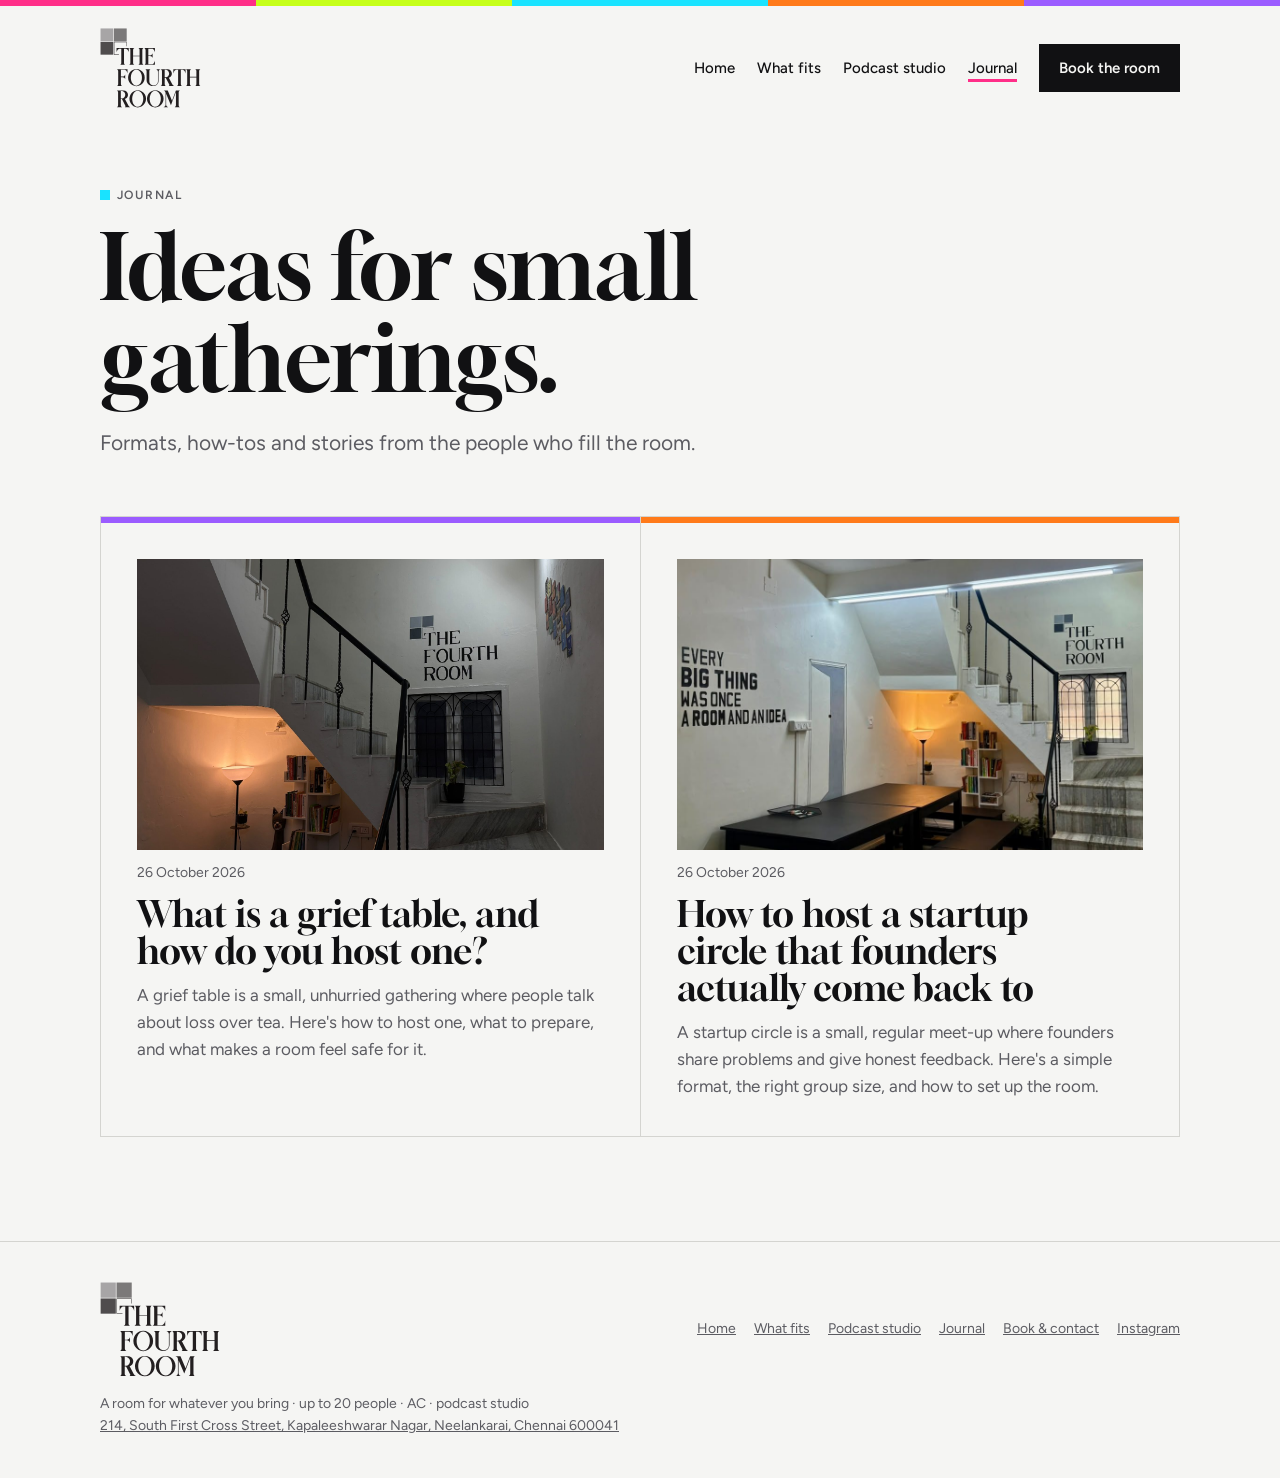
==== blog/index.html @ ff1f56e1 "Use a vector SVG logo from the original PDF Converted Edward's logo PDF to SVG, cropped to the artwo" ====
<!doctype html>
<html lang="en">
<head>
<meta charset="utf-8">
<meta name="viewport" content="width=device-width, initial-scale=1, viewport-fit=cover">
<title>Journal · ideas for small gatherings · The Fourth Room</title>
<meta name="description" content="Ideas, formats and how-tos for hosting small gatherings: grief tables, startup circles, workshops and classes, from The Fourth Room.">
<link rel="canonical" href="https://edwardeltham.github.io/the-fourth-room/blog/index.html">
<meta property="og:site_name" content="The Fourth Room">
<meta property="og:type" content="website">
<meta property="og:title" content="Journal · ideas for small gatherings · The Fourth Room">
<meta property="og:description" content="Ideas, formats and how-tos for hosting small gatherings: grief tables, startup circles, workshops and classes, from The Fourth Room.">
<meta property="og:url" content="https://edwardeltham.github.io/the-fourth-room/blog/index.html">
<meta property="og:image" content="https://edwardeltham.github.io/the-fourth-room/img/og-image.jpg">
<meta name="twitter:card" content="summary_large_image">
<meta name="theme-color" content="#F5F5F3">
<link rel="icon" href="../favicon.svg" type="image/svg+xml">
<link rel="apple-touch-icon" href="../apple-touch-icon.png">
<link rel="preconnect" href="https://fonts.googleapis.com">
<link rel="preconnect" href="https://fonts.gstatic.com" crossorigin>
<link rel="stylesheet" href="https://fonts.googleapis.com/css2?family=Gloock&family=Figtree:wght@400;500;600;700&display=swap">
<link rel="stylesheet" href="../assets/css/site.css">
<script type="application/ld+json">{
 "@context": "https://schema.org",
 "@type": "Blog",
 "name": "The Fourth Room Journal",
 "url": "https://edwardeltham.github.io/the-fourth-room/blog/",
 "blogPost": [
  {
   "@type": "BlogPosting",
   "headline": "What is a grief table, and how do you host one?",
   "url": "https://edwardeltham.github.io/the-fourth-room/blog/what-is-a-grief-table.html"
  },
  {
   "@type": "BlogPosting",
   "headline": "How to host a startup circle that founders actually come back to",
   "url": "https://edwardeltham.github.io/the-fourth-room/blog/how-to-host-a-startup-circle.html"
  }
 ]
}</script>
</head>
<body>
<a class="skip" href="#main">Skip to content</a>
<div class="neon-band" aria-hidden="true"></div>
<header class="top">
  <div class="wrap">
    <a class="brand" href="../index.html"><img src="../img/the-fourth-room-logo.svg" alt="The Fourth Room" width="81" height="64"></a>
    <nav class="main" aria-label="Main"><a href="../index.html">Home</a><a href="../uses.html">What fits</a><a href="../studio.html">Podcast studio</a><a href="../blog/index.html" aria-current="page">Journal</a><a class="btn" href="../book.html">Book the room</a></nav>
  </div>
</header>
<main id="main">

  <div class="page-head"><div class="wrap">
    <p class="label">Journal</p>
    <h1>Ideas for small gatherings.</h1>
    <p class="lede">Formats, how-tos and stories from the people who fill the room.</p>
  </div></div>
  <section style="padding-top:0"><div class="wrap"><div class="posts">
      <a class="post-card" href="what-is-a-grief-table.html">
        <img src="../img/reading-nook.jpg" width="1600" height="1200" loading="lazy" alt="A warm floor lamp lighting a bookshelf in the reading nook under the stairs at The Fourth Room.">
        <span class="meta"><time datetime="2026-10-26">26 October 2026</time></span>
        <h2>What is a grief table, and how do you host one?</h2>
        <p>A grief table is a small, unhurried gathering where people talk about loss over tea. Here's how to host one, what to prepare, and what makes a room feel safe for it.</p>
      </a>
      <a class="post-card" href="how-to-host-a-startup-circle.html">
        <img src="../img/main-room.jpg" width="998" height="1280" loading="lazy" alt="Long black tables and benches in The Fourth Room&#x27;s main room, under a wall reading &#x27;Every big thing was once a room and an idea&#x27;.">
        <span class="meta"><time datetime="2026-10-26">26 October 2026</time></span>
        <h2>How to host a startup circle that founders actually come back to</h2>
        <p>A startup circle is a small, regular meet-up where founders share problems and give honest feedback. Here's a simple format, the right group size, and how to set up the room.</p>
      </a>
  </div></div></section>

</main>
<footer>
  <div class="wrap">
    <img src="../img/the-fourth-room-logo.svg" alt="The Fourth Room logo" width="120" height="95" loading="lazy">
    <nav aria-label="Footer"><a href="../index.html">Home</a><a href="../uses.html">What fits</a><a href="../studio.html">Podcast studio</a><a href="../blog/index.html" aria-current="page">Journal</a><a href="../book.html">Book &amp; contact</a><a href="https://www.instagram.com/thefourthroom.co/" rel="noopener">Instagram</a></nav>
    <span>A room for whatever you bring · up to 20 people · AC · podcast studio<br><a href="https://www.google.com/maps/search/?api=1&amp;query=214+South+First+Cross+Street+Kapaleeshwarar+Nagar+Neelankarai+Chennai+600041" rel="noopener">214, South First Cross Street, Kapaleeshwarar Nagar, Neelankarai, Chennai 600041</a></span>
  </div>
</footer>
<script src="../assets/js/site.js" defer></script>
</body>
</html>
---- assets/css/site.css ----
/* Layout: logo-grey gallery walls; the empty fourth square is the one thing that takes colour, borrowed from the stairwell art tiles. */
:root {
  --wall: #F5F5F3;
  --wall-2: #E9E9E6;
  --ink: #111113;
  --muted: #5C5C62;
  --sq1: #A8A8AC;
  --sq2: #808085;
  --sq3: #5B5B60;
  --line: #D4D4D0;
  /* neon accents: placeholders until the brand's own neon hex codes are swapped in */
  --neon-pink: #FF2E88;
  --neon-lime: #C6FF1A;
  --neon-cyan: #19E3FF;
  --neon-orange: #FF7A1A;
  --neon-violet: #9B5CFF;
  --fill: var(--neon-pink);
  --on-fill: #111113;
  --lamp: var(--neon-lime);
  --display: "Gloock", "Bodoni 72", "Didot", Georgia, serif;
  --body: "Figtree", "Segoe UI", system-ui, sans-serif;
  color-scheme: light;
}
@media (prefers-color-scheme: dark) {
  :root:not([data-theme="light"]) {
    --wall: #141416; --wall-2: #1D1D20; --ink: #F2F2EF; --muted: #A4A4AA;
    --sq1: #6E6E74; --sq2: #8E8E94; --sq3: #B4B4B9; --line: #34343A;
    --on-fill: #111113; color-scheme: dark;
  }
}
:root[data-theme="dark"] {
  --wall: #141416; --wall-2: #1D1D20; --ink: #F2F2EF; --muted: #A4A4AA;
  --sq1: #6E6E74; --sq2: #8E8E94; --sq3: #B4B4B9; --line: #34343A;
  --on-fill: #111113; color-scheme: dark;
}
* { box-sizing: border-box; }
html { -webkit-text-size-adjust: 100%; }
body { margin: 0; background: var(--wall); color: var(--ink); font-family: var(--body); font-size: 17px; line-height: 1.6; }
img { max-width: 100%; }
.wrap { max-width: 1120px; margin: 0 auto; padding-left: max(20px, env(safe-area-inset-left, 0px)); padding-right: max(20px, env(safe-area-inset-right, 0px)); }
h1, h2, h3 { font-family: var(--display); font-weight: 400; line-height: 1.02; text-wrap: balance; margin: 0; }
p { margin: 0; }
.label { font-size: 12px; font-weight: 600; letter-spacing: .14em; text-transform: uppercase; color: var(--muted); }
section { padding-block: clamp(56px, 9vw, 104px); }
a { color: inherit; }
:focus-visible { outline: 2px solid var(--fill); outline-offset: 3px; }
.skip { position: absolute; left: -9999px; top: 8px; background: var(--ink); color: var(--wall); padding: 8px 14px; z-index: 10; }
.skip:focus { left: 8px; }

/* the mark */
.mark { display: grid; grid-template-columns: repeat(2, 1fr); gap: 3px; width: 46px; aspect-ratio: 1; flex: none; }
.mark i { display: block; }
.mark i:nth-child(1) { background: var(--sq1); }
.mark i:nth-child(2) { background: var(--sq2); }
.mark i:nth-child(3) { background: var(--sq3); }
/* the fourth square is the logo's open corner bracket, drawn in the current neon */
.mark i:nth-child(4) { --k: var(--c, var(--ink)); position: relative; border-top: var(--bw, 3px) solid var(--k); border-left: var(--bw, 3px) solid var(--k); transition: border-color .45s ease; }
.mark i:nth-child(4)::before, .mark i:nth-child(4)::after { content: ""; position: absolute; background: var(--k); transition: background .45s ease; }
.mark i:nth-child(4)::before { right: 0; top: 0; width: var(--bw, 3px); height: 28%; }
.mark i:nth-child(4)::after { left: 0; bottom: 0; height: var(--bw, 3px); width: 38%; }
.mark.lit i:nth-child(4) { --k: var(--c, var(--fill)); filter: drop-shadow(0 0 6px color-mix(in srgb, var(--k) 70%, transparent)); }

header.top { padding-block: 22px; }
header.top .wrap { display: flex; align-items: center; justify-content: space-between; gap: 16px; flex-wrap: wrap; }
.brand { display: block; line-height: 0; }
.brand img { height: clamp(60px, 7vw, 80px); width: auto; display: block; }
@media (prefers-color-scheme: dark) { :root:not([data-theme="light"]) .brand img { filter: invert(1) hue-rotate(180deg); } }
:root[data-theme="dark"] .brand img { filter: invert(1) hue-rotate(180deg); }
nav.main { display: flex; align-items: center; gap: 6px 22px; flex-wrap: wrap; font-size: 15px; font-weight: 500; }
nav.main a { text-decoration: none; }
nav.main a:not(.btn):hover, nav.main a[aria-current="page"] { text-decoration: underline; text-decoration-color: var(--fill); text-decoration-thickness: 3px; text-underline-offset: 6px; }
.btn { display: inline-flex; align-items: center; gap: 10px; background: var(--ink); color: var(--wall); text-decoration: none; font-weight: 600; font-size: 15px; padding: 12px 20px; border: 0; cursor: pointer; font-family: inherit; }
.btn:hover { background: var(--fill); color: var(--on-fill); }
.btn.ghost { background: transparent; color: var(--ink); box-shadow: inset 0 0 0 1.5px var(--ink); }
.btn.ghost:hover { background: var(--ink); color: var(--wall); }
.ctas { display: flex; flex-wrap: wrap; gap: 12px; margin-top: 32px; }

/* hero */
.hero { padding-block: clamp(24px, 5vw, 56px) clamp(56px, 8vw, 96px); }
.hero .wrap { display: grid; grid-template-columns: 1.05fr .95fr; gap: clamp(32px, 5vw, 72px); align-items: center; }
.hero h1 { font-size: clamp(48px, 8.4vw, 112px); letter-spacing: -.01em; }
.hero h1 em { font-style: normal; display: inline-block; color: var(--on-fill); background: var(--fill); padding: 0 .14em .04em; transform: rotate(-2deg); box-shadow: 0 0 36px color-mix(in srgb, var(--fill) 55%, transparent); transition: background .45s ease, box-shadow .45s ease; }
.hero .lede { font-size: clamp(18px, 1.8vw, 21px); max-width: 34ch; color: var(--muted); margin-top: 24px; }
.facts { display: flex; flex-wrap: wrap; gap: 8px 22px; margin-top: 36px; font-size: 14px; color: var(--muted); }
.facts b { color: var(--ink); font-weight: 600; }
.hero-photo { position: relative; min-width: 0; margin: 0; }
.hero-photo img { display: block; width: 100%; height: auto; aspect-ratio: 4 / 5; object-fit: cover; }
.hero-photo figcaption { position: absolute; left: -14px; bottom: 28px; background: var(--wall); padding: 10px 14px; font-size: 13px; font-weight: 600; box-shadow: 0 6px 24px rgb(0 0 0 / .12); }

/* inner page header */
.page-head { padding-block: clamp(24px, 5vw, 56px) clamp(32px, 5vw, 56px); }
.page-head h1 { font-size: clamp(44px, 7vw, 92px); margin-top: 16px; max-width: 16ch; }
.page-head .lede { font-size: clamp(18px, 1.8vw, 21px); max-width: 52ch; color: var(--muted); margin-top: 22px; }

/* picker */
.picker { background: var(--wall-2); }
.picker-head { display: flex; flex-wrap: wrap; justify-content: space-between; align-items: end; gap: 20px; }
.picker h2 { font-size: clamp(36px, 5.4vw, 68px); max-width: 14ch; }
.picker-head p { max-width: 38ch; color: var(--muted); }
.chips { display: flex; flex-wrap: wrap; gap: 10px; margin-top: 40px; }
.chip { font: inherit; font-size: 15px; font-weight: 500; padding: 9px 16px; background: var(--wall); color: var(--ink); border: 1.5px solid var(--line); cursor: pointer; transition: transform .15s ease, border-color .15s ease; }
.chip:hover { transform: translateY(-2px); border-color: var(--ink); }
.chip[aria-pressed="true"] { background: var(--c); border-color: var(--c); color: #111113; box-shadow: 0 0 22px color-mix(in srgb, var(--c) 60%, transparent); }
.card { margin-top: 28px; display: grid; grid-template-columns: auto 1fr auto; gap: clamp(20px, 4vw, 48px); align-items: center; background: var(--wall); padding: clamp(22px, 4vw, 40px); }
.card .mark { width: clamp(72px, 10vw, 112px); gap: 5px; --bw: 5px; }
.card h3 { font-size: clamp(28px, 3.6vw, 44px); }
.card .what { color: var(--muted); margin-top: 10px; max-width: 52ch; min-width: 0; }
.card > div { min-width: 0; }
dl.spec { display: grid; grid-template-columns: auto auto; gap: 6px 18px; margin: 0; font-size: 14px; align-content: start; }
dl.spec dt { color: var(--muted); }
dl.spec dd { margin: 0; font-weight: 600; font-variant-numeric: tabular-nums; }

/* inside */
.inside-grid { display: grid; grid-template-columns: repeat(3, 1fr); gap: 1px; background: var(--line); margin-top: 48px; border: 1px solid var(--line); }
.inside-grid > div { background: var(--wall); padding: 28px 24px 30px; }
.inside-grid h3 { font-size: 26px; margin-bottom: 10px; }
.inside-grid p { color: var(--muted); font-size: 16px; }
.inside h2, .gallery h2, .book h2, .section-h { font-size: clamp(36px, 5.4vw, 68px); }
.big { font-family: var(--display); font-size: 56px; line-height: 1; display: block; margin-bottom: 8px; }

/* uses page */
.uses-list { display: grid; gap: 1px; background: var(--line); border: 1px solid var(--line); }
.use { background: var(--wall); display: grid; grid-template-columns: auto 1fr 240px; gap: clamp(18px, 4vw, 44px); padding: clamp(22px, 4vw, 40px); align-items: start; scroll-margin-top: 20px; }
.use .mark { width: 56px; gap: 3px; --bw: 3px; }
.use h2 { font-size: clamp(28px, 3.6vw, 42px); }
.use p { color: var(--muted); margin-top: 10px; max-width: 58ch; }
.use > div { min-width: 0; }

/* studio */
.studio { background: var(--ink); color: var(--wall); }
.studio .wrap { display: grid; grid-template-columns: 1fr 1fr; gap: clamp(32px, 5vw, 72px); align-items: center; }
.studio h2, .studio h1 { font-size: clamp(36px, 5.4vw, 68px); }
.studio p { color: color-mix(in srgb, var(--wall) 72%, transparent); margin-top: 18px; max-width: 44ch; }
.studio .label { color: var(--lamp); }
.studio ul { list-style: none; padding: 0; margin: 28px 0 0; display: grid; gap: 10px; }
.studio li { display: flex; gap: 12px; align-items: baseline; }
.studio li::before { content: ""; width: 9px; height: 9px; background: var(--lamp); flex: none; transform: translateY(-1px); }
.studio li:nth-child(2)::before { background: var(--neon-pink); }
.studio li:nth-child(3)::before { background: var(--neon-cyan); }
.studio .btn { background: var(--lamp); color: #111113; }
.studio .btn:hover { background: var(--wall); }
.wave { display: flex; align-items: center; gap: 5px; height: 160px; }
.wave span { flex: 1; background: var(--lamp); border-radius: 2px; height: 20%; animation: wv 1.6s ease-in-out infinite alternate; }
@keyframes wv { to { height: var(--h); } }
.onair { display: inline-flex; align-items: center; gap: 10px; border: 1.5px solid var(--lamp); color: var(--lamp); padding: 6px 12px; font-size: 12px; font-weight: 700; letter-spacing: .16em; margin-bottom: 26px; }
.onair::before { content: ""; width: 8px; height: 8px; border-radius: 50%; background: var(--lamp); animation: blink 1.2s steps(2) infinite; }
@keyframes blink { 50% { opacity: .2; } }

/* gallery */
.photos { display: grid; grid-template-columns: 1.3fr 1fr 1fr; gap: 12px; margin-top: 44px; }
.photos figure { margin: 0; min-width: 0; }
.photos img { display: block; width: 100%; height: auto; aspect-ratio: 3 / 4; object-fit: cover; }
.photos figure:first-child img { aspect-ratio: 4 / 3; height: 100%; }
.photos figcaption { font-size: 13px; color: var(--muted); margin-top: 8px; }
.quote { font-family: var(--display); font-size: clamp(26px, 3.4vw, 40px); line-height: 1.15; margin-top: 56px; max-width: 22ch; }
.quote small { display: block; font-family: var(--body); font-size: 14px; color: var(--muted); margin-top: 14px; }

/* book */
.book .wrap { display: grid; grid-template-columns: 1fr 1fr; gap: clamp(32px, 5vw, 72px); }
.steps { list-style: none; padding: 0; margin: 28px 0 0; display: grid; gap: 22px; counter-reset: s; }
.steps li { display: grid; grid-template-columns: 40px 1fr; gap: 14px; counter-increment: s; }
.steps li::before { content: counter(s); font-family: var(--display); font-size: 30px; line-height: 1; }
.steps b { display: block; }
.steps span { color: var(--muted); font-size: 16px; }
.contact { background: var(--wall-2); padding: clamp(24px, 4vw, 40px); align-self: start; }
.contact h2, .contact h3 { font-size: 32px; margin-bottom: 18px; }
.row { display: flex; flex-wrap: wrap; justify-content: space-between; gap: 6px 16px; padding-block: 14px; border-top: 1px solid var(--line); }
.row .v { font-weight: 600; overflow-wrap: anywhere; }
.contact .btn { margin-top: 20px; width: 100%; justify-content: center; }

/* faq */
.faq { display: grid; gap: 0; margin-top: 36px; border-top: 1px solid var(--line); }
.faq details { border-bottom: 1px solid var(--line); padding-block: 18px; }
.faq summary { cursor: pointer; font-weight: 600; font-size: 18px; }
.faq details p { color: var(--muted); margin-top: 10px; max-width: 64ch; }

/* blog */
.posts { display: grid; grid-template-columns: repeat(2, 1fr); gap: 1px; background: var(--line); border: 1px solid var(--line); }
.post-card { background: var(--wall); padding: clamp(22px, 4vw, 36px); text-decoration: none; display: grid; gap: 12px; align-content: start; }
.post-card img { width: 100%; height: auto; aspect-ratio: 16 / 10; object-fit: cover; display: block; }
.post-card h2 { font-size: clamp(26px, 3vw, 36px); }
.post-card:hover h2 { text-decoration: underline; text-decoration-color: var(--fill); text-decoration-thickness: 3px; text-underline-offset: 6px; }
.post-card p { color: var(--muted); }
.meta { font-size: 14px; color: var(--muted); }
article.post { max-width: 720px; }
article.post h1 { font-size: clamp(40px, 6vw, 72px); margin-top: 16px; }
article.post .hero-img { margin: 32px 0 0; }
article.post .hero-img img { width: 100%; height: auto; display: block; }
article.post .hero-img figcaption { font-size: 13px; color: var(--muted); margin-top: 8px; }
.prose { margin-top: 36px; font-size: 18px; }
.prose p, .prose ul, .prose ol { margin: 0 0 1.1em; }
.prose h2 { font-size: clamp(28px, 3.4vw, 38px); margin: 1.6em 0 .5em; }
.prose li { margin-bottom: .4em; }
.prose a { text-decoration-color: var(--fill); text-decoration-thickness: 2px; text-underline-offset: 3px; }

footer { padding-block: 40px; border-top: 1px solid var(--line); }
footer .wrap { display: flex; flex-wrap: wrap; justify-content: space-between; align-items: center; gap: 16px 32px; font-size: 14px; color: var(--muted); }
footer nav { display: flex; flex-wrap: wrap; gap: 6px 18px; }
footer img { width: 120px; height: auto; display: block; }
@media (prefers-color-scheme: dark) { :root:not([data-theme="light"]) footer img { filter: invert(1) hue-rotate(180deg); } }
:root[data-theme="dark"] footer img { filter: invert(1) hue-rotate(180deg); }

/* neon mixture: the five accents take turns around the site, always as fills or lines, never as body text on the light walls */
.neon-band { height: 6px; background: linear-gradient(90deg, var(--neon-pink) 0 20%, var(--neon-lime) 20% 40%, var(--neon-cyan) 40% 60%, var(--neon-orange) 60% 80%, var(--neon-violet) 80%); }
.label::before { content: ""; display: inline-block; width: .8em; height: .8em; margin-right: .6em; vertical-align: -.05em; background: var(--lc, var(--neon-pink)); }
section:nth-of-type(5n+2) .label { --lc: var(--neon-lime); }
section:nth-of-type(5n+3) .label { --lc: var(--neon-cyan); }
section:nth-of-type(5n+4) .label { --lc: var(--neon-orange); }
section:nth-of-type(5n+5) .label { --lc: var(--neon-violet); }
.page-head .label { --lc: var(--neon-cyan); }
.studio .label::before { background: var(--lamp); }
.facts b { box-shadow: inset 0 -.42em 0 color-mix(in srgb, var(--nc) 70%, transparent); padding: 0 2px; }
.facts span:nth-child(1) b { --nc: var(--neon-pink); }
.facts span:nth-child(2) b { --nc: var(--neon-cyan); }
.facts span:nth-child(3) b { --nc: var(--neon-lime); }
.facts span:nth-child(4) b { --nc: var(--neon-orange); }
.facts span:nth-child(5) b { --nc: var(--neon-violet); }
.inside-grid > div { border-top: 5px solid var(--nc); }
.inside-grid > div:nth-child(5n+1) { --nc: var(--neon-pink); }
.inside-grid > div:nth-child(5n+2) { --nc: var(--neon-lime); }
.inside-grid > div:nth-child(5n+3) { --nc: var(--neon-cyan); }
.inside-grid > div:nth-child(5n+4) { --nc: var(--neon-orange); }
.inside-grid > div:nth-child(5n+5) { --nc: var(--neon-violet); }
.big { display: inline-block; padding: 2px 8px 0; background: var(--nc); color: #111113; }
.steps li::before { width: 40px; height: 40px; display: grid; place-items: center; color: #111113; background: var(--nc); }
.steps li:nth-child(1) { --nc: var(--neon-pink); }
.steps li:nth-child(2) { --nc: var(--neon-lime); }
.steps li:nth-child(3) { --nc: var(--neon-cyan); }
.ctas .btn:nth-child(2):hover { background: var(--neon-cyan); color: #111113; box-shadow: none; }
.wave span:nth-child(5n+1) { background: var(--neon-pink); }
.wave span:nth-child(5n+2) { background: var(--neon-lime); }
.wave span:nth-child(5n+3) { background: var(--neon-cyan); }
.wave span:nth-child(5n+4) { background: var(--neon-orange); }
.wave span:nth-child(5n+5) { background: var(--neon-violet); }
.photos figure { border-bottom: 5px solid var(--nc); padding-bottom: 10px; }
.photos figure:nth-child(1) { --nc: var(--neon-orange); }
.photos figure:nth-child(2) { --nc: var(--neon-violet); }
.photos figure:nth-child(3) { --nc: var(--neon-lime); }
.post-card { border-top: 6px solid var(--nc); }
.post-card:nth-child(5n+1) { --nc: var(--neon-violet); }
.post-card:nth-child(5n+2) { --nc: var(--neon-orange); }
.post-card:nth-child(5n+3) { --nc: var(--neon-cyan); }
.faq summary::marker { color: var(--neon-pink); }
.faq details:nth-child(5n+2) summary::marker { color: var(--neon-lime); }
.faq details:nth-child(5n+3) summary::marker { color: var(--neon-cyan); }
.faq details:nth-child(5n+4) summary::marker { color: var(--neon-orange); }
.faq details:nth-child(5n+5) summary::marker { color: var(--neon-violet); }
.contact { border-left: 6px solid var(--neon-violet); }
.prose h2::before { content: ""; display: inline-block; width: .5em; height: .5em; margin-right: .35em; vertical-align: .08em; background: var(--fill); }
.prose h2:nth-of-type(5n+2)::before { background: var(--neon-cyan); }
.prose h2:nth-of-type(5n+3)::before { background: var(--neon-lime); }
.prose h2:nth-of-type(5n+4)::before { background: var(--neon-orange); }

@media (max-width: 860px) {
  .hero .wrap, .studio .wrap, .book .wrap { grid-template-columns: 1fr; }
  .inside-grid { grid-template-columns: 1fr 1fr; }
  .photos { grid-template-columns: 1fr 1fr; }
  .photos figure:first-child { grid-column: 1 / -1; }
  .card { grid-template-columns: auto 1fr; }
  .card dl { grid-column: 1 / -1; }
  .use { grid-template-columns: auto 1fr; }
  .use dl { grid-column: 2; }
  .posts { grid-template-columns: 1fr; }
  .hero-photo figcaption { left: 12px; }
  .wave { height: 100px; }
}
@media (max-width: 520px) {
  .inside-grid { grid-template-columns: 1fr; }
  .card, .use { grid-template-columns: 1fr; }
  .use dl { grid-column: 1; }
  header.top .btn { padding: 10px 14px; font-size: 14px; }
}
@media (prefers-reduced-motion: reduce) {
  *, *::before { animation: none !important; transition: none !important; }
  .wave span { height: var(--h); }
}
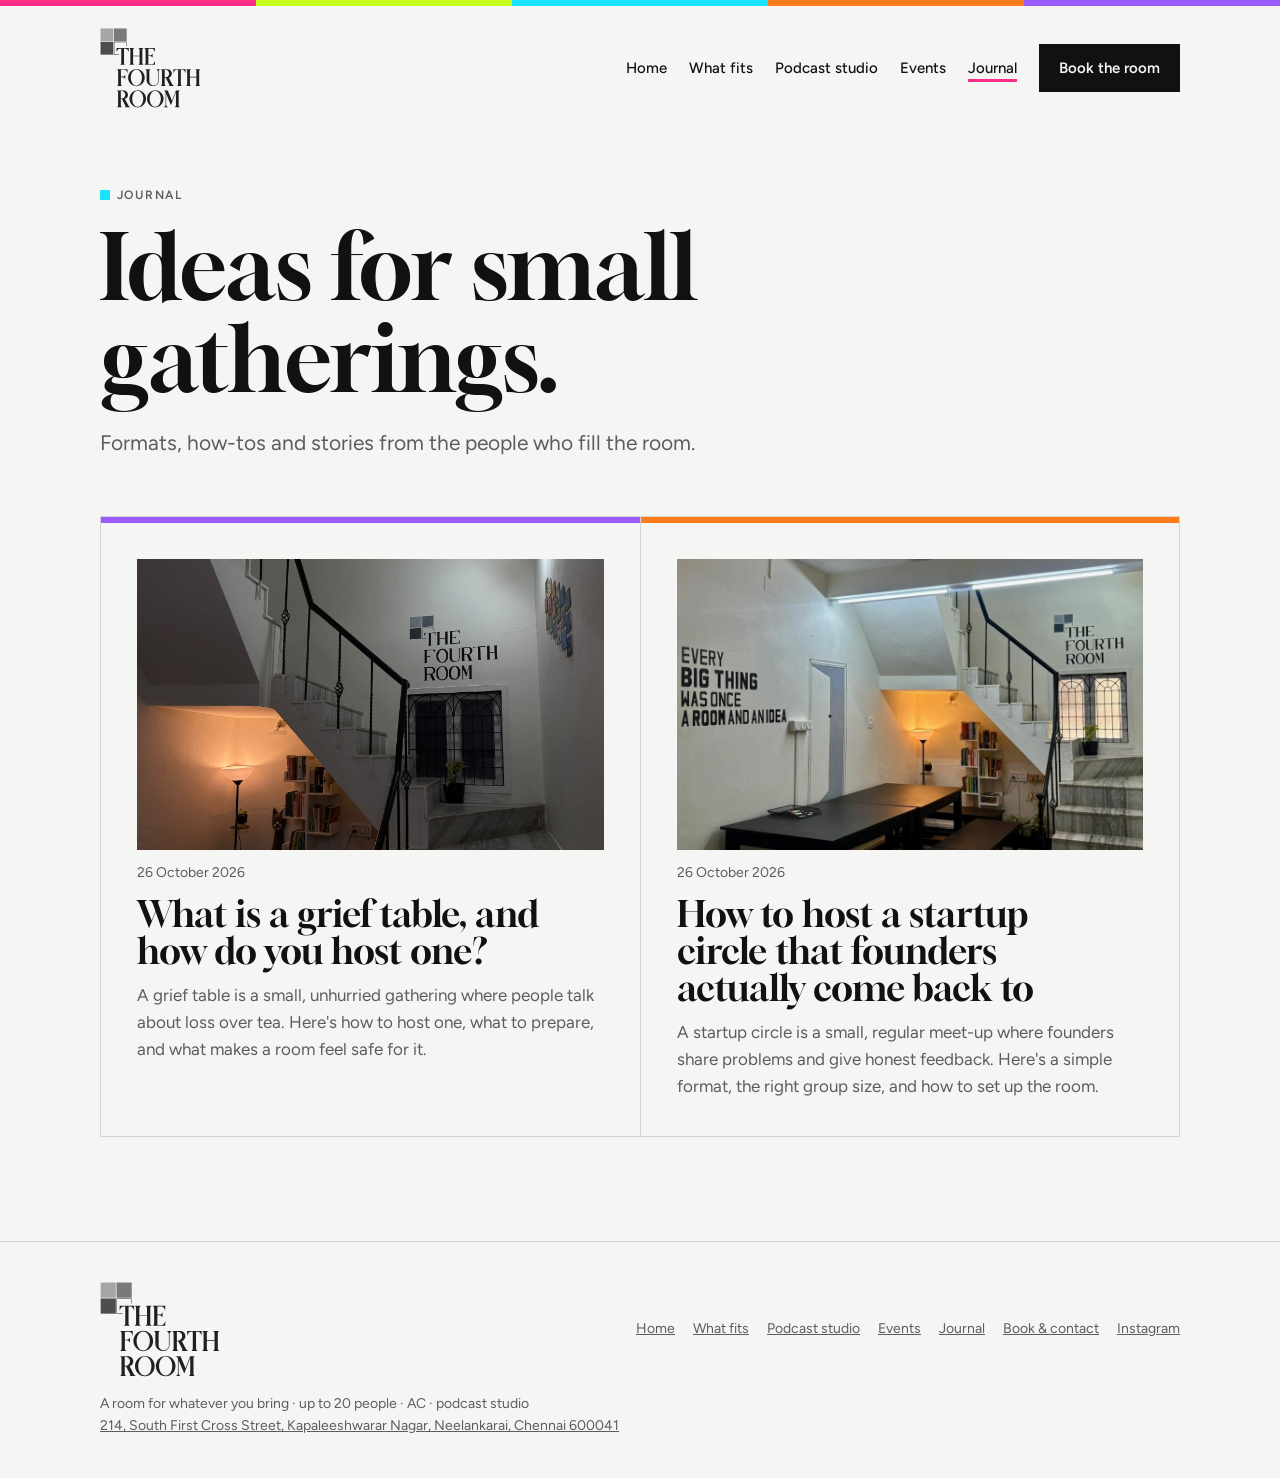
==== commit e7ed0e3d: "Add an Events page for upcoming and past events Events are listed in one plain file, assets/data/eve" ====
--- a/blog/index.html
+++ b/blog/index.html
@@ -45,7 +45,7 @@
 <header class="top">
   <div class="wrap">
     <a class="brand" href="../index.html"><img src="../img/the-fourth-room-logo.svg" alt="The Fourth Room" width="81" height="64"></a>
-    <nav class="main" aria-label="Main"><a href="../index.html">Home</a><a href="../uses.html">What fits</a><a href="../studio.html">Podcast studio</a><a href="../blog/index.html" aria-current="page">Journal</a><a class="btn" href="../book.html">Book the room</a></nav>
+    <nav class="main" aria-label="Main"><a href="../index.html">Home</a><a href="../uses.html">What fits</a><a href="../studio.html">Podcast studio</a><a href="../events.html">Events</a><a href="../blog/index.html" aria-current="page">Journal</a><a class="btn" href="../book.html">Book the room</a></nav>
   </div>
 </header>
 <main id="main">
@@ -74,7 +74,7 @@
 <footer>
   <div class="wrap">
     <img src="../img/the-fourth-room-logo.svg" alt="The Fourth Room logo" width="120" height="95" loading="lazy">
-    <nav aria-label="Footer"><a href="../index.html">Home</a><a href="../uses.html">What fits</a><a href="../studio.html">Podcast studio</a><a href="../blog/index.html" aria-current="page">Journal</a><a href="../book.html">Book &amp; contact</a><a href="https://www.instagram.com/thefourthroom.co/" rel="noopener">Instagram</a></nav>
+    <nav aria-label="Footer"><a href="../index.html">Home</a><a href="../uses.html">What fits</a><a href="../studio.html">Podcast studio</a><a href="../events.html">Events</a><a href="../blog/index.html" aria-current="page">Journal</a><a href="../book.html">Book &amp; contact</a><a href="https://www.instagram.com/thefourthroom.co/" rel="noopener">Instagram</a></nav>
     <span>A room for whatever you bring · up to 20 people · AC · podcast studio<br><a href="https://www.google.com/maps/search/?api=1&amp;query=214+South+First+Cross+Street+Kapaleeshwarar+Nagar+Neelankarai+Chennai+600041" rel="noopener">214, South First Cross Street, Kapaleeshwarar Nagar, Neelankarai, Chennai 600041</a></span>
   </div>
 </footer>
--- a/assets/css/site.css
+++ b/assets/css/site.css
@@ -199,6 +199,26 @@
 footer img { width: 120px; height: auto; display: block; }
 @media (prefers-color-scheme: dark) { :root:not([data-theme="light"]) footer img { filter: invert(1) hue-rotate(180deg); } }
 :root[data-theme="dark"] footer img { filter: invert(1) hue-rotate(180deg); }
+
+/* events */
+.events { display: grid; gap: 1px; background: var(--line); border: 1px solid var(--line); margin-top: 32px; }
+.event { background: var(--wall); display: grid; grid-template-columns: auto 1fr; align-content: start; gap: clamp(18px, 4vw, 40px); padding: clamp(22px, 4vw, 36px); border-left: 6px solid var(--nc); }
+.event > img { grid-column: 1 / -1; width: 100%; height: auto; aspect-ratio: 16 / 9; object-fit: cover; display: block; }
+.event-date { width: 76px; text-align: center; background: var(--nc); color: #111113; padding: 10px 0 8px; align-self: start; }
+.event-date b { display: block; font-family: var(--display); font-weight: 400; font-size: 40px; line-height: 1; }
+.event-date span { font-size: 13px; font-weight: 600; letter-spacing: .12em; text-transform: uppercase; }
+.event-body { min-width: 0; display: grid; gap: 10px; justify-items: start; }
+.event h3 { font-size: clamp(26px, 3.2vw, 38px); }
+.event p:not(.meta) { color: var(--muted); max-width: 60ch; }
+.event .btn { margin-top: 6px; }
+.past-grid { grid-template-columns: repeat(2, 1fr); }
+.event.past { border-left-width: 0; border-top: 6px solid var(--nc); }
+.events-empty { background: var(--wall); display: grid; grid-template-columns: auto 1fr; gap: clamp(20px, 4vw, 44px); padding: clamp(24px, 4vw, 44px); align-items: start; }
+.events-empty .mark { width: clamp(64px, 9vw, 96px); gap: 5px; --bw: 4px; }
+.events-empty h3 { font-size: clamp(28px, 3.6vw, 44px); }
+.events-empty p { color: var(--muted); margin-top: 10px; max-width: 52ch; }
+@media (max-width: 860px) { .past-grid { grid-template-columns: 1fr; } }
+@media (max-width: 520px) { .events-empty { grid-template-columns: 1fr; } .event-date { width: 64px; } .event-date b { font-size: 32px; } }
 
 /* neon mixture: the five accents take turns around the site, always as fills or lines, never as body text on the light walls */
 .neon-band { height: 6px; background: linear-gradient(90deg, var(--neon-pink) 0 20%, var(--neon-lime) 20% 40%, var(--neon-cyan) 40% 60%, var(--neon-orange) 60% 80%, var(--neon-violet) 80%); }
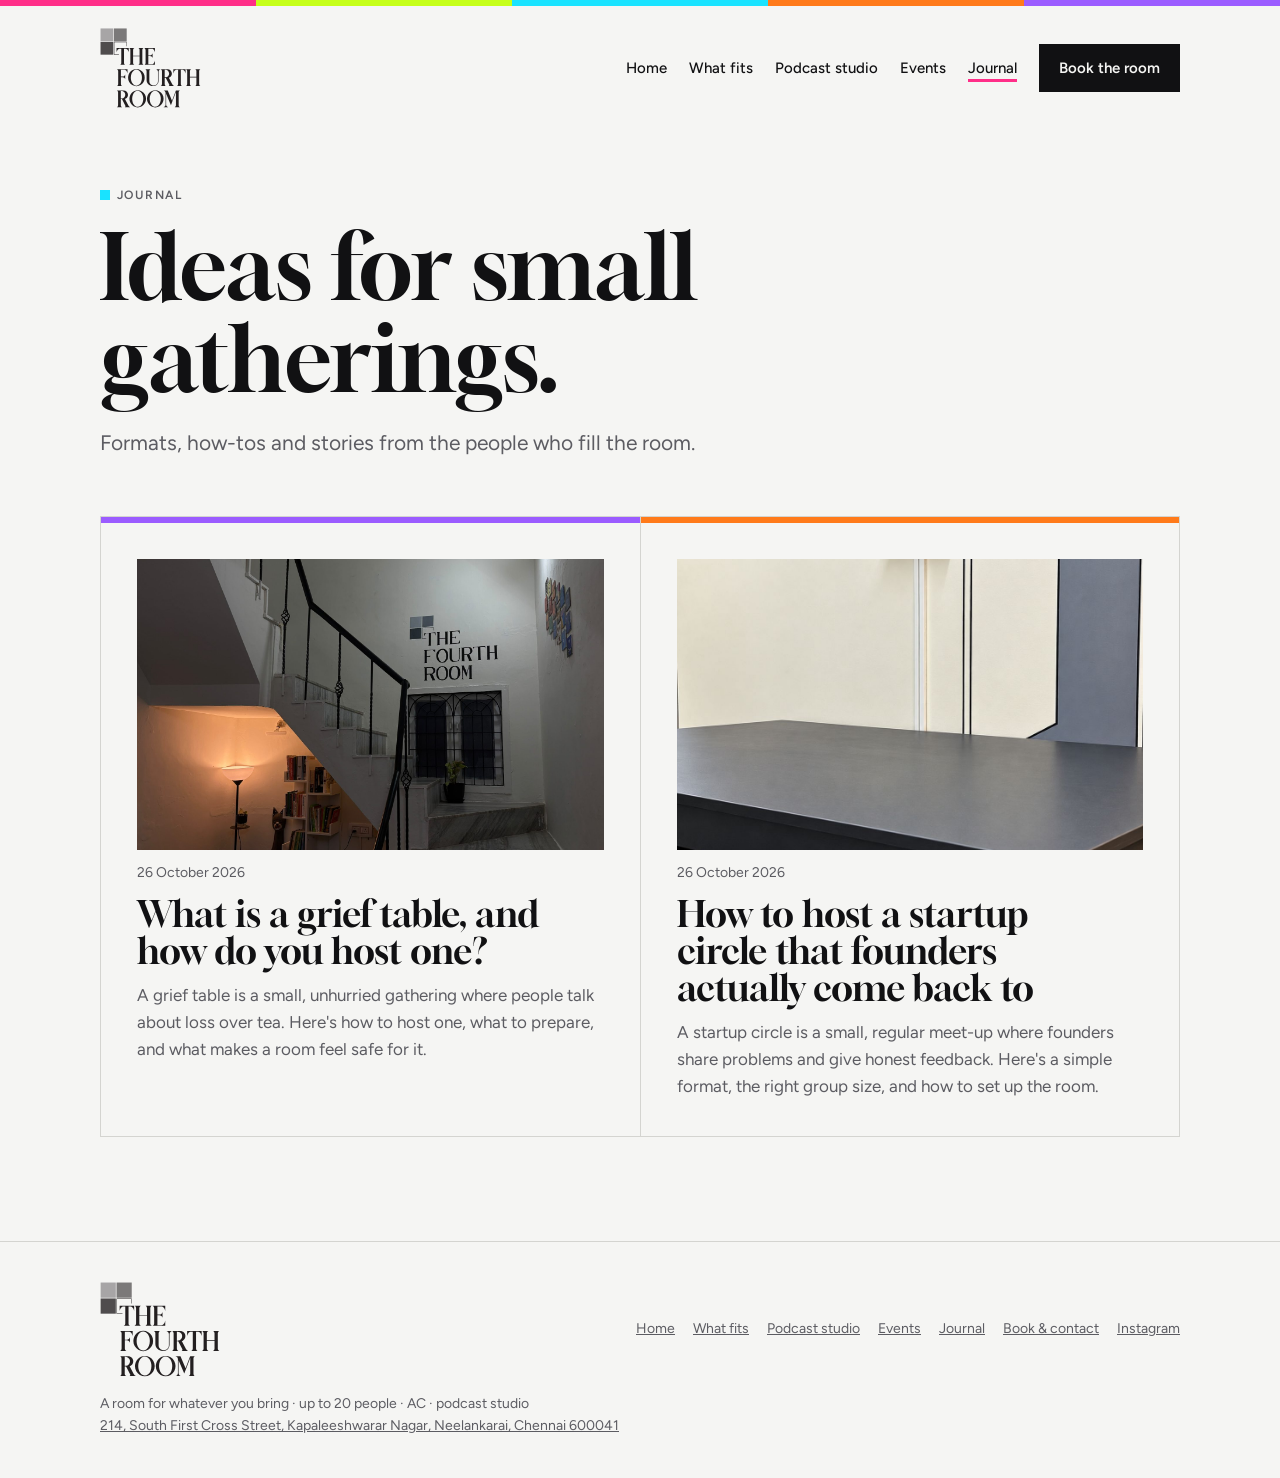
==== commit 4f106191: "Use Edward's new photos across the site New hero, home gallery, What fits photo strip, studio photos" ====
--- a/blog/index.html
+++ b/blog/index.html
@@ -19,7 +19,7 @@
 <link rel="preconnect" href="https://fonts.googleapis.com">
 <link rel="preconnect" href="https://fonts.gstatic.com" crossorigin>
 <link rel="stylesheet" href="https://fonts.googleapis.com/css2?family=Gloock&family=Figtree:wght@400;500;600;700&display=swap">
-<link rel="stylesheet" href="../assets/css/site.css">
+<link rel="stylesheet" href="../assets/css/site.css?v=98a618f8">
 <script type="application/ld+json">{
  "@context": "https://schema.org",
  "@type": "Blog",
@@ -63,7 +63,7 @@
         <p>A grief table is a small, unhurried gathering where people talk about loss over tea. Here's how to host one, what to prepare, and what makes a room feel safe for it.</p>
       </a>
       <a class="post-card" href="how-to-host-a-startup-circle.html">
-        <img src="../img/main-room.jpg" width="998" height="1280" loading="lazy" alt="Long black tables and benches in The Fourth Room&#x27;s main room, under a wall reading &#x27;Every big thing was once a room and an idea&#x27;.">
+        <img src="../img/idea-wall.jpg" width="1086" height="1448" loading="lazy" alt="A black table in The Fourth Room, in front of a wall reading &#x27;Every big thing was once a room and an idea&#x27;.">
         <span class="meta"><time datetime="2026-10-26">26 October 2026</time></span>
         <h2>How to host a startup circle that founders actually come back to</h2>
         <p>A startup circle is a small, regular meet-up where founders share problems and give honest feedback. Here's a simple format, the right group size, and how to set up the room.</p>
@@ -78,6 +78,6 @@
     <span>A room for whatever you bring · up to 20 people · AC · podcast studio<br><a href="https://www.google.com/maps/search/?api=1&amp;query=214+South+First+Cross+Street+Kapaleeshwarar+Nagar+Neelankarai+Chennai+600041" rel="noopener">214, South First Cross Street, Kapaleeshwarar Nagar, Neelankarai, Chennai 600041</a></span>
   </div>
 </footer>
-<script src="../assets/js/site.js" defer></script>
+<script src="../assets/js/site.js?v=9e8cf1cd" defer></script>
 </body>
 </html>
--- a/assets/css/site.css
+++ b/assets/css/site.css
@@ -148,9 +148,10 @@
 
 /* gallery */
 .photos { display: grid; grid-template-columns: 1.3fr 1fr 1fr; gap: 12px; margin-top: 44px; }
-.photos figure { margin: 0; min-width: 0; }
+.photos figure { margin: 0; min-width: 0; display: flex; flex-direction: column; }
 .photos img { display: block; width: 100%; height: auto; aspect-ratio: 3 / 4; object-fit: cover; }
-.photos figure:first-child img { aspect-ratio: 4 / 3; height: 100%; }
+/* the wide photo fills whatever height the two portrait photos set, leaving room for its caption */
+.photos figure:first-child img { aspect-ratio: auto; flex: 1 1 0; min-height: 0; }
 .photos figcaption { font-size: 13px; color: var(--muted); margin-top: 8px; }
 .quote { font-family: var(--display); font-size: clamp(26px, 3.4vw, 40px); line-height: 1.15; margin-top: 56px; max-width: 22ch; }
 .quote small { display: block; font-family: var(--body); font-size: 14px; color: var(--muted); margin-top: 14px; }
@@ -203,7 +204,11 @@
 /* events */
 .events { display: grid; gap: 1px; background: var(--line); border: 1px solid var(--line); margin-top: 32px; }
 .event { background: var(--wall); display: grid; grid-template-columns: auto 1fr; align-content: start; gap: clamp(18px, 4vw, 40px); padding: clamp(22px, 4vw, 36px); border-left: 6px solid var(--nc); }
-.event > img { grid-column: 1 / -1; width: 100%; height: auto; aspect-ratio: 16 / 9; object-fit: cover; display: block; }
+/* photos and posters keep their own shape: a portrait poster sits beside the details, a landscape photo spans the top */
+.event:has(> img) { grid-template-columns: minmax(0, 360px) auto 1fr; align-items: start; }
+.event > img { width: 100%; height: auto; display: block; }
+.past-grid .event:has(> img) { grid-template-columns: auto 1fr; }
+.past-grid .event > img { grid-column: 1 / -1; }
 .event-date { width: 76px; text-align: center; background: var(--nc); color: #111113; padding: 10px 0 8px; align-self: start; }
 .event-date b { display: block; font-family: var(--display); font-weight: 400; font-size: 40px; line-height: 1; }
 .event-date span { font-size: 13px; font-weight: 600; letter-spacing: .12em; text-transform: uppercase; }
@@ -217,7 +222,7 @@
 .events-empty .mark { width: clamp(64px, 9vw, 96px); gap: 5px; --bw: 4px; }
 .events-empty h3 { font-size: clamp(28px, 3.6vw, 44px); }
 .events-empty p { color: var(--muted); margin-top: 10px; max-width: 52ch; }
-@media (max-width: 860px) { .past-grid { grid-template-columns: 1fr; } }
+@media (max-width: 860px) { .past-grid { grid-template-columns: 1fr; } .event:has(> img) { grid-template-columns: auto 1fr; } .event > img { grid-column: 1 / -1; max-width: 480px; } }
 @media (max-width: 520px) { .events-empty { grid-template-columns: 1fr; } .event-date { width: 64px; } .event-date b { font-size: 32px; } }
 
 /* neon mixture: the five accents take turns around the site, always as fills or lines, never as body text on the light walls */
@@ -252,7 +257,7 @@
 .wave span:nth-child(5n+3) { background: var(--neon-cyan); }
 .wave span:nth-child(5n+4) { background: var(--neon-orange); }
 .wave span:nth-child(5n+5) { background: var(--neon-violet); }
-.photos figure { border-bottom: 5px solid var(--nc); padding-bottom: 10px; }
+.photos img { border-bottom: 5px solid var(--nc); }
 .photos figure:nth-child(1) { --nc: var(--neon-orange); }
 .photos figure:nth-child(2) { --nc: var(--neon-violet); }
 .photos figure:nth-child(3) { --nc: var(--neon-lime); }
@@ -276,6 +281,7 @@
   .inside-grid { grid-template-columns: 1fr 1fr; }
   .photos { grid-template-columns: 1fr 1fr; }
   .photos figure:first-child { grid-column: 1 / -1; }
+  .photos figure:first-child img { aspect-ratio: 4 / 3; flex: none; }
   .card { grid-template-columns: auto 1fr; }
   .card dl { grid-column: 1 / -1; }
   .use { grid-template-columns: auto 1fr; }
@@ -294,3 +300,18 @@
   *, *::before { animation: none !important; transition: none !important; }
   .wave span { height: var(--h); }
 }
+
+/* two-photo strip (studio page) and the studio kit list */
+.photos-two { grid-template-columns: 1fr 1fr; }
+.photos-two figure:first-child img { aspect-ratio: 3 / 4; flex: none; }
+.photos-two figure:nth-child(1) { --nc: var(--neon-cyan); }
+.photos-two figure:nth-child(2) { --nc: var(--neon-pink); }
+@media (max-width: 860px) { .photos-two figure:first-child { grid-column: auto; } .photos-two figure:first-child img { aspect-ratio: 3 / 4; } }
+.kit { list-style: none; padding: 0; margin: 32px 0 0; display: grid; grid-template-columns: repeat(auto-fit, minmax(240px, 1fr)); gap: 10px 28px; }
+.kit li { display: flex; gap: 12px; align-items: baseline; }
+.kit li::before { content: ""; width: 9px; height: 9px; background: var(--neon-lime); flex: none; }
+.kit li:nth-child(even)::before { background: var(--neon-violet); }
+/* the front-door photo under the booking steps */
+.door-photo { margin: 32px 0 0; max-width: 360px; }
+.door-photo img { display: block; width: 100%; height: auto; aspect-ratio: 3 / 4; object-fit: cover; border-bottom: 5px solid var(--neon-orange); }
+.door-photo figcaption { font-size: 13px; color: var(--muted); margin-top: 8px; }
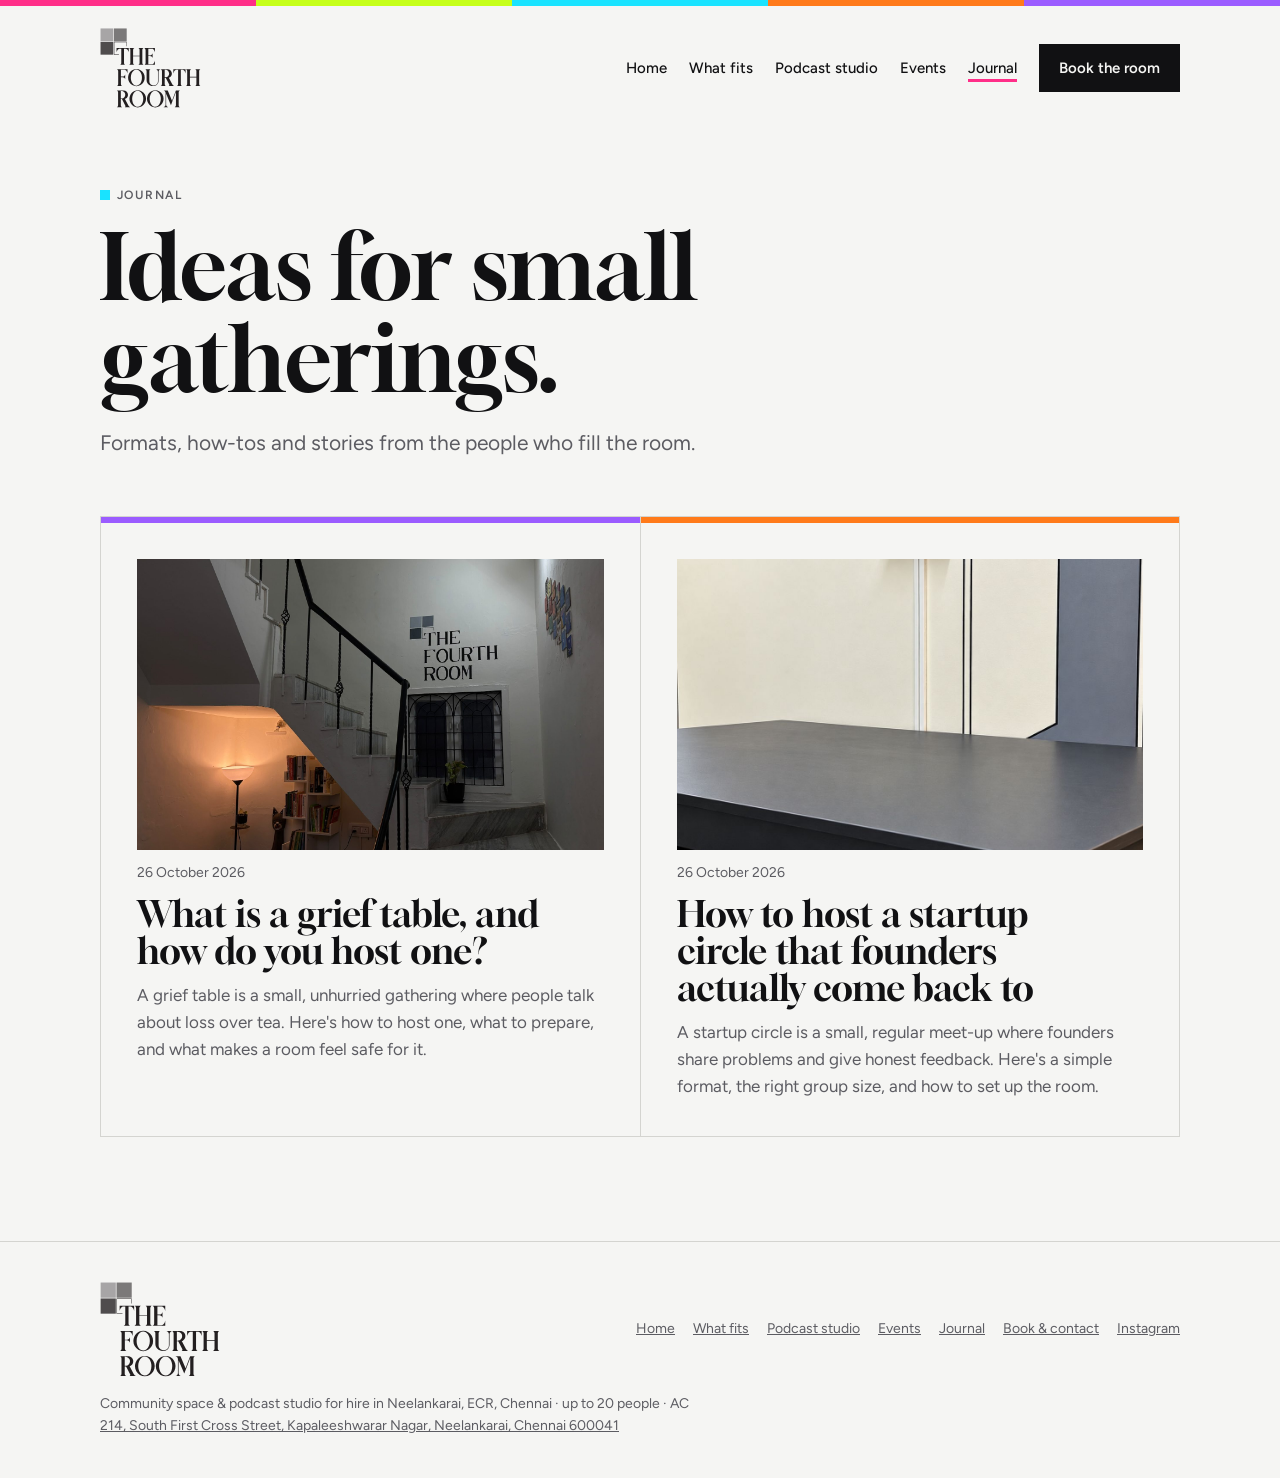
==== commit 5f102692: "Target Chennai community-space and podcast-studio searches Includes the thefourthroom.co URL swap fr" ====
--- a/blog/index.html
+++ b/blog/index.html
@@ -3,15 +3,15 @@
 <head>
 <meta charset="utf-8">
 <meta name="viewport" content="width=device-width, initial-scale=1, viewport-fit=cover">
-<title>Journal · ideas for small gatherings · The Fourth Room</title>
-<meta name="description" content="Ideas, formats and how-tos for hosting small gatherings: grief tables, startup circles, workshops and classes, from The Fourth Room.">
-<link rel="canonical" href="https://edwardeltham.github.io/the-fourth-room/blog/index.html">
+<title>Journal: Ideas for Hosting Small Gatherings in Chennai · The Fourth Room</title>
+<meta name="description" content="Ideas, formats and how-tos for hosting small gatherings in Chennai: grief tables, startup circles, workshops and classes, from The Fourth Room in Neelankarai.">
+<link rel="canonical" href="https://thefourthroom.co/blog/index.html">
 <meta property="og:site_name" content="The Fourth Room">
 <meta property="og:type" content="website">
-<meta property="og:title" content="Journal · ideas for small gatherings · The Fourth Room">
-<meta property="og:description" content="Ideas, formats and how-tos for hosting small gatherings: grief tables, startup circles, workshops and classes, from The Fourth Room.">
-<meta property="og:url" content="https://edwardeltham.github.io/the-fourth-room/blog/index.html">
-<meta property="og:image" content="https://edwardeltham.github.io/the-fourth-room/img/og-image.jpg">
+<meta property="og:title" content="Journal: Ideas for Hosting Small Gatherings in Chennai · The Fourth Room">
+<meta property="og:description" content="Ideas, formats and how-tos for hosting small gatherings in Chennai: grief tables, startup circles, workshops and classes, from The Fourth Room in Neelankarai.">
+<meta property="og:url" content="https://thefourthroom.co/blog/index.html">
+<meta property="og:image" content="https://thefourthroom.co/img/og-image.jpg">
 <meta name="twitter:card" content="summary_large_image">
 <meta name="theme-color" content="#F5F5F3">
 <link rel="icon" href="../favicon.svg" type="image/svg+xml">
@@ -19,22 +19,22 @@
 <link rel="preconnect" href="https://fonts.googleapis.com">
 <link rel="preconnect" href="https://fonts.gstatic.com" crossorigin>
 <link rel="stylesheet" href="https://fonts.googleapis.com/css2?family=Gloock&family=Figtree:wght@400;500;600;700&display=swap">
-<link rel="stylesheet" href="../assets/css/site.css?v=98a618f8">
+<link rel="stylesheet" href="../assets/css/site.css?v=342b4759">
 <script type="application/ld+json">{
  "@context": "https://schema.org",
  "@type": "Blog",
  "name": "The Fourth Room Journal",
- "url": "https://edwardeltham.github.io/the-fourth-room/blog/",
+ "url": "https://thefourthroom.co/blog/",
  "blogPost": [
   {
    "@type": "BlogPosting",
    "headline": "What is a grief table, and how do you host one?",
-   "url": "https://edwardeltham.github.io/the-fourth-room/blog/what-is-a-grief-table.html"
+   "url": "https://thefourthroom.co/blog/what-is-a-grief-table.html"
   },
   {
    "@type": "BlogPosting",
    "headline": "How to host a startup circle that founders actually come back to",
-   "url": "https://edwardeltham.github.io/the-fourth-room/blog/how-to-host-a-startup-circle.html"
+   "url": "https://thefourthroom.co/blog/how-to-host-a-startup-circle.html"
   }
  ]
 }</script>
@@ -75,7 +75,7 @@
   <div class="wrap">
     <img src="../img/the-fourth-room-logo.svg" alt="The Fourth Room logo" width="120" height="95" loading="lazy">
     <nav aria-label="Footer"><a href="../index.html">Home</a><a href="../uses.html">What fits</a><a href="../studio.html">Podcast studio</a><a href="../events.html">Events</a><a href="../blog/index.html" aria-current="page">Journal</a><a href="../book.html">Book &amp; contact</a><a href="https://www.instagram.com/thefourthroom.co/" rel="noopener">Instagram</a></nav>
-    <span>A room for whatever you bring · up to 20 people · AC · podcast studio<br><a href="https://www.google.com/maps/search/?api=1&amp;query=214+South+First+Cross+Street+Kapaleeshwarar+Nagar+Neelankarai+Chennai+600041" rel="noopener">214, South First Cross Street, Kapaleeshwarar Nagar, Neelankarai, Chennai 600041</a></span>
+    <span>Community space &amp; podcast studio for hire in Neelankarai, ECR, Chennai · up to 20 people · AC<br><a href="https://www.google.com/maps/search/?api=1&amp;query=214+South+First+Cross+Street+Kapaleeshwarar+Nagar+Neelankarai+Chennai+600041" rel="noopener">214, South First Cross Street, Kapaleeshwarar Nagar, Neelankarai, Chennai 600041</a></span>
   </div>
 </footer>
 <script src="../assets/js/site.js?v=9e8cf1cd" defer></script>
--- a/assets/css/site.css
+++ b/assets/css/site.css
@@ -205,10 +205,15 @@
 .events { display: grid; gap: 1px; background: var(--line); border: 1px solid var(--line); margin-top: 32px; }
 .event { background: var(--wall); display: grid; grid-template-columns: auto 1fr; align-content: start; gap: clamp(18px, 4vw, 40px); padding: clamp(22px, 4vw, 36px); border-left: 6px solid var(--nc); }
 /* photos and posters keep their own shape: a portrait poster sits beside the details, a landscape photo spans the top */
-.event:has(> img) { grid-template-columns: minmax(0, 360px) auto 1fr; align-items: start; }
-.event > img { width: 100%; height: auto; display: block; }
-.past-grid .event:has(> img) { grid-template-columns: auto 1fr; }
-.past-grid .event > img { grid-column: 1 / -1; }
+.event:has(> .event-posters) { grid-template-columns: minmax(0, 360px) auto 1fr; align-items: start; }
+.event-posters { display: grid; gap: 8px; }
+.event-posters > img { width: 100%; height: auto; display: block; }
+.event-thumbs { display: grid; grid-template-columns: repeat(auto-fill, minmax(56px, 1fr)); gap: 8px; }
+.event-thumbs button { padding: 0; border: 2px solid transparent; background: none; cursor: pointer; opacity: .6; transition: opacity .2s, border-color .2s; }
+.event-thumbs button:hover, .event-thumbs button[aria-pressed="true"] { opacity: 1; border-color: var(--nc); }
+.event-thumbs img { width: 100%; height: auto; display: block; }
+.past-grid .event:has(> .event-posters) { grid-template-columns: auto 1fr; }
+.past-grid .event > .event-posters { grid-column: 1 / -1; }
 .event-date { width: 76px; text-align: center; background: var(--nc); color: #111113; padding: 10px 0 8px; align-self: start; }
 .event-date b { display: block; font-family: var(--display); font-weight: 400; font-size: 40px; line-height: 1; }
 .event-date span { font-size: 13px; font-weight: 600; letter-spacing: .12em; text-transform: uppercase; }
@@ -216,13 +221,16 @@
 .event h3 { font-size: clamp(26px, 3.2vw, 38px); }
 .event p:not(.meta) { color: var(--muted); max-width: 60ch; }
 .event .btn { margin-top: 6px; }
+.event-qr { display: flex; align-items: center; gap: 14px; margin: 6px 0 0; }
+.event-qr img { width: 120px; height: 120px; background: #fff; padding: 6px; display: block; }
+.event-qr figcaption { font-size: 14px; color: var(--muted); }
 .past-grid { grid-template-columns: repeat(2, 1fr); }
 .event.past { border-left-width: 0; border-top: 6px solid var(--nc); }
 .events-empty { background: var(--wall); display: grid; grid-template-columns: auto 1fr; gap: clamp(20px, 4vw, 44px); padding: clamp(24px, 4vw, 44px); align-items: start; }
 .events-empty .mark { width: clamp(64px, 9vw, 96px); gap: 5px; --bw: 4px; }
 .events-empty h3 { font-size: clamp(28px, 3.6vw, 44px); }
 .events-empty p { color: var(--muted); margin-top: 10px; max-width: 52ch; }
-@media (max-width: 860px) { .past-grid { grid-template-columns: 1fr; } .event:has(> img) { grid-template-columns: auto 1fr; } .event > img { grid-column: 1 / -1; max-width: 480px; } }
+@media (max-width: 860px) { .past-grid { grid-template-columns: 1fr; } .event:has(> .event-posters) { grid-template-columns: auto 1fr; } .event > .event-posters { grid-column: 1 / -1; max-width: 480px; } }
 @media (max-width: 520px) { .events-empty { grid-template-columns: 1fr; } .event-date { width: 64px; } .event-date b { font-size: 32px; } }
 
 /* neon mixture: the five accents take turns around the site, always as fills or lines, never as body text on the light walls */
